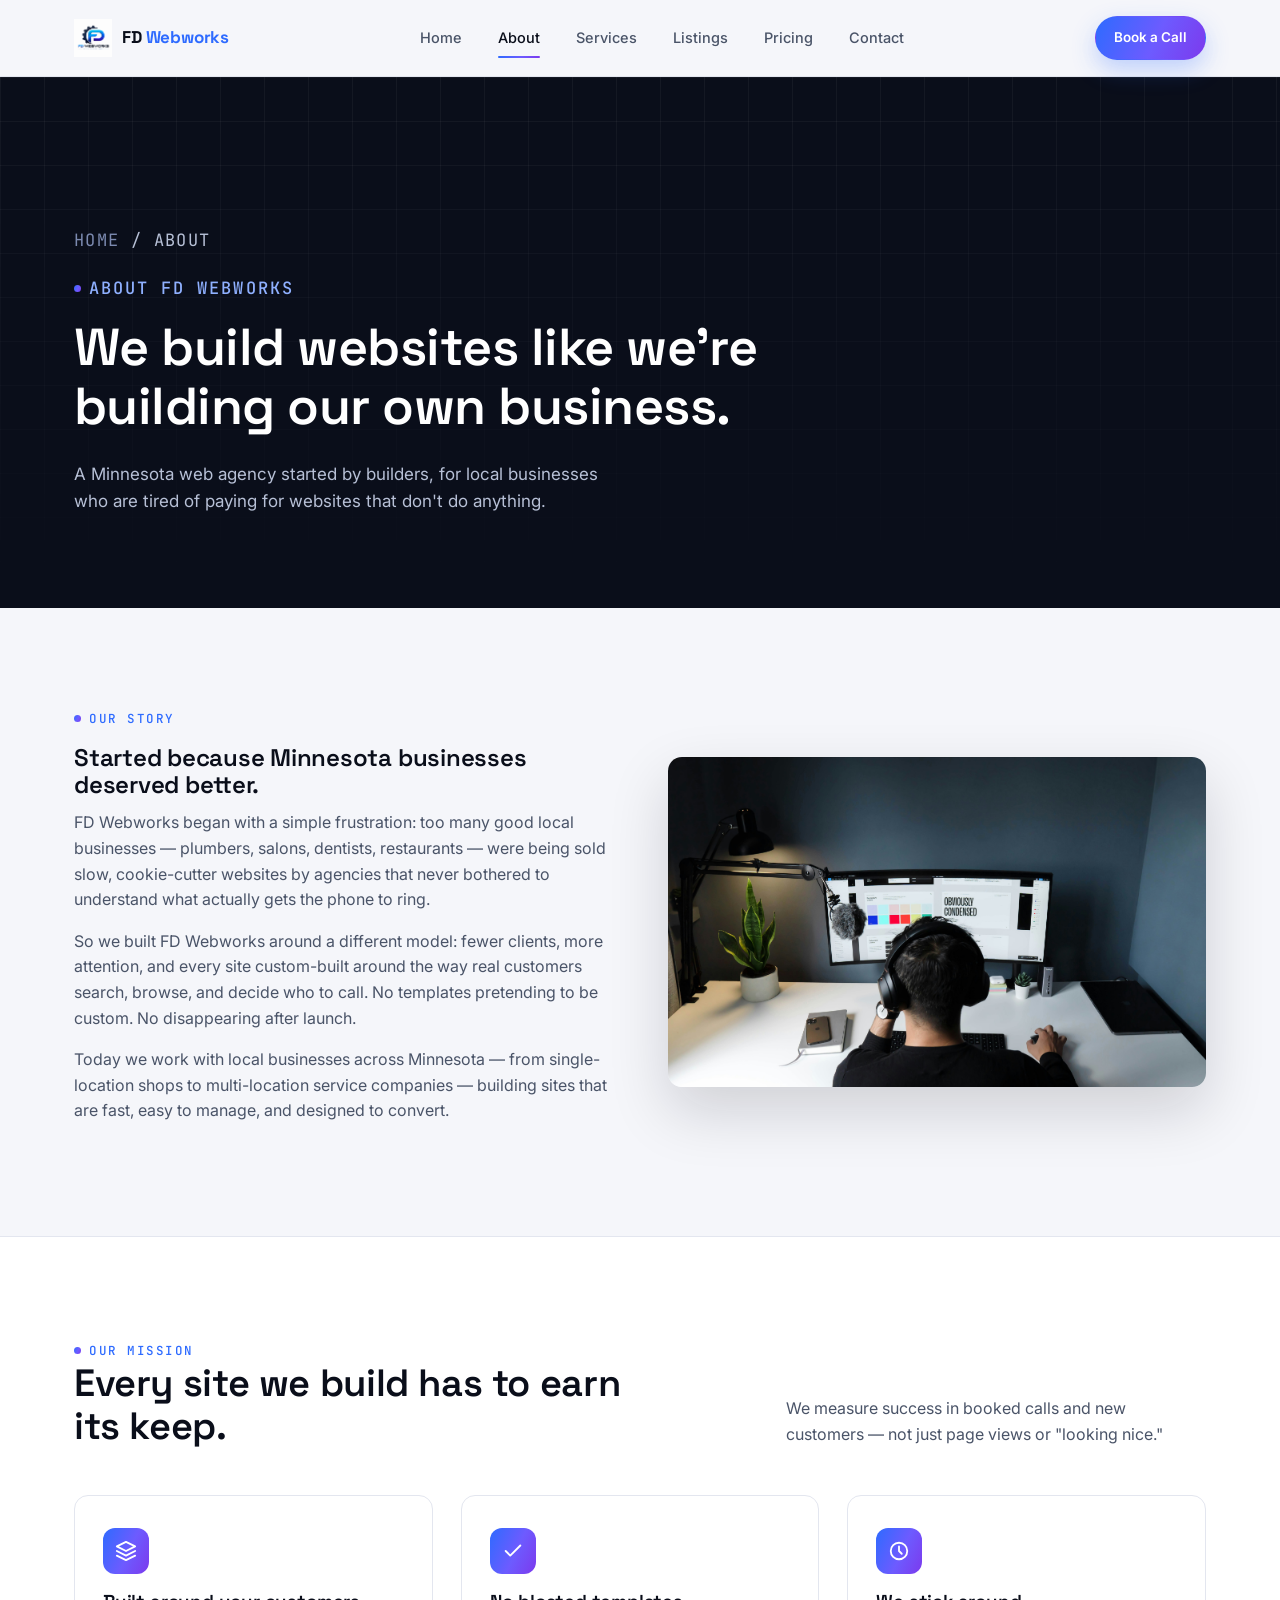
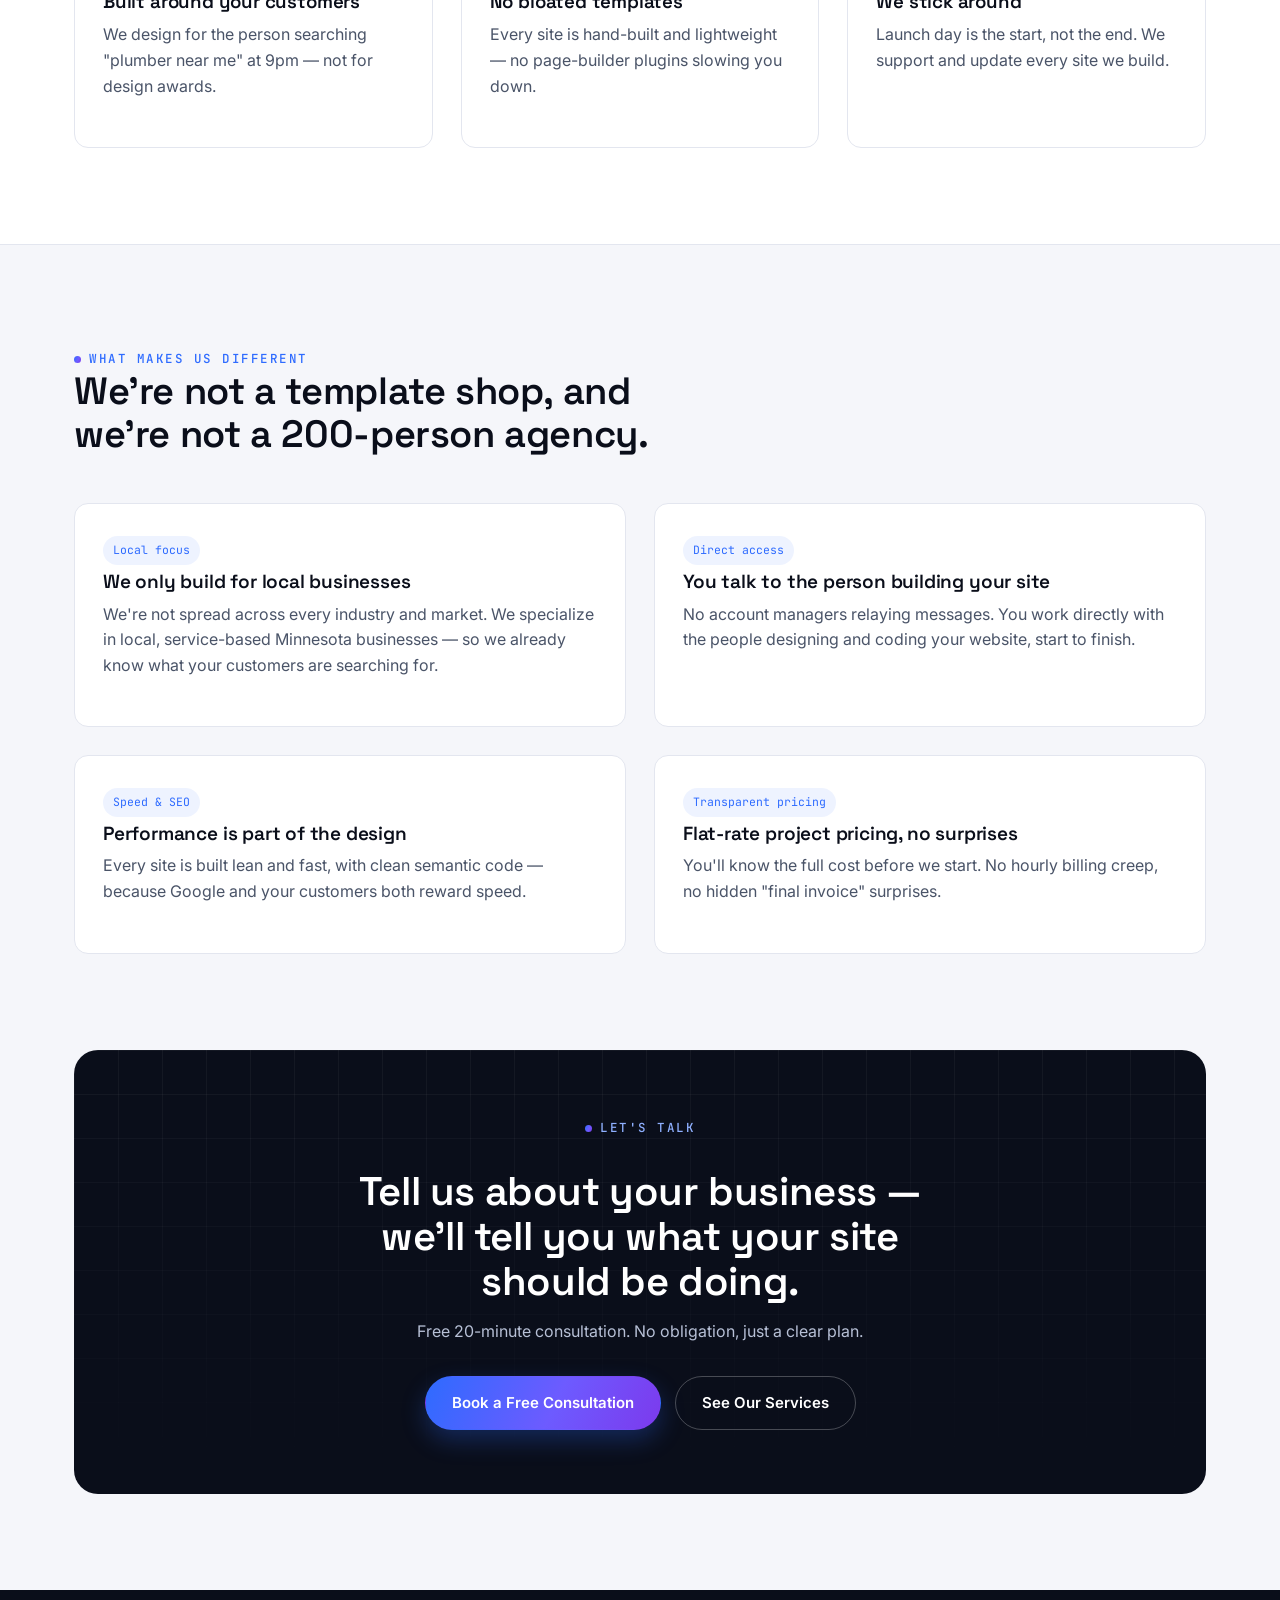
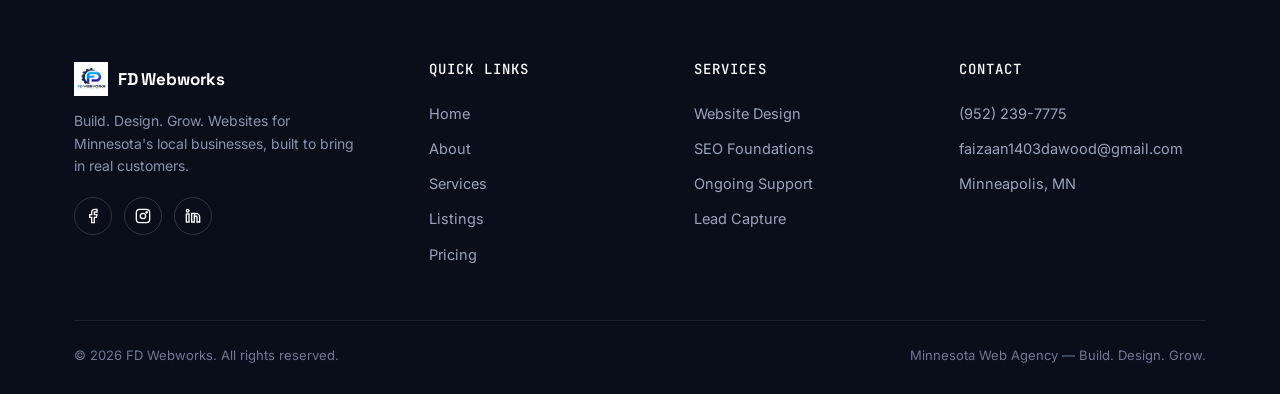
==== about.html @ 2b489b05 "Add FD Webworks website files Includes homepage, about, services, pricing, listings, and contact pag" ====
<!DOCTYPE html>
<html lang="en">
<head>
<meta charset="UTF-8">
<meta name="viewport" content="width=device-width, initial-scale=1.0">
<title>About FD Webworks | Minnesota Web Design Agency</title>
<meta name="description" content="Meet FD Webworks — a Minnesota web design agency focused on one thing: building websites that bring local businesses real customers.">
<meta name="keywords" content="Minnesota Web Agency, FD Webworks Agency, Agency Minnesota, Create websites for local businesses">
<link rel="icon" href="images/logo.png" type="image/png">
<link rel="stylesheet" href="styles.css">
</head>
<body>

<!-- ============ HEADER ============ -->
<header class="site-header">
  <div class="wrap">
    <a href="index.html" class="brand" aria-label="FD Webworks home">
      <img src="images/logo.png" alt="FD Webworks logo">
      <span class="brand-name">FD <span>Webworks</span></span>
    </a>
    <nav class="nav-main" aria-label="Primary">
      <a href="index.html">Home</a>
      <a href="about.html" class="active">About</a>
      <a href="services.html">Services</a>
      <a href="listings.html">Listings</a>
      <a href="pricing.html">Pricing</a>
      <a href="contact.html">Contact</a>
    </nav>
    <div class="header-actions">
      <a href="contact.html" class="btn btn-primary btn-sm">Book a Call</a>
      <button class="menu-toggle" aria-label="Open menu" aria-expanded="false">
        <span></span><span></span><span></span>
      </button>
    </div>
  </div>
  <div class="mobile-nav" aria-label="Mobile">
    <a href="index.html">Home</a>
    <a href="about.html">About</a>
    <a href="services.html">Services</a>
    <a href="listings.html">Listings</a>
    <a href="pricing.html">Pricing</a>
    <a href="contact.html">Contact</a>
    <a href="contact.html" class="btn btn-primary btn-block">Book a Call</a>
  </div>
</header>

<!-- ============ PAGE HERO ============ -->
<section class="page-hero">
  <div class="blueprint"></div>
  <div class="wrap">
    <p class="breadcrumb"><a href="index.html">Home</a> / About</p>
    <p class="eyebrow on-dark">About FD Webworks</p>
    <h1>We build websites like we're building our own business.</h1>
    <p>A Minnesota web agency started by builders, for local businesses who are tired of paying for websites that don't do anything.</p>
  </div>
</section>

<!-- ============ STORY ============ -->
<section class="section-pad">
  <div class="wrap" style="display:grid; grid-template-columns:1fr 1fr; gap:56px; align-items:center;">
    <div>
      <p class="eyebrow">Our story</p>
      <h2>Started because Minnesota businesses deserved better.</h2>
      <p>FD Webworks began with a simple frustration: too many good local businesses — plumbers, salons, dentists, restaurants — were being sold slow, cookie-cutter websites by agencies that never bothered to understand what actually gets the phone to ring.</p>
      <p>So we built FD Webworks around a different model: fewer clients, more attention, and every site custom-built around the way real customers search, browse, and decide who to call. No templates pretending to be custom. No disappearing after launch.</p>
      <p>Today we work with local businesses across Minnesota — from single-location shops to multi-location service companies — building sites that are fast, easy to manage, and designed to convert.</p>
    </div>
    <div>
      <img src="images/workspace.jpg" alt="FD Webworks designer reviewing brand colors and typography for a client website" style="border-radius:var(--radius); box-shadow:var(--shadow-lg);">
    </div>
  </div>
</section>

<!-- ============ MISSION ============ -->
<section class="section-pad" style="background:var(--white); border-top:1px solid var(--line); border-bottom:1px solid var(--line);">
  <div class="wrap">
    <div class="section-head">
      <div>
        <p class="eyebrow">Our mission</p>
        <h2>Every site we build has to earn its keep.</h2>
      </div>
      <p>We measure success in booked calls and new customers — not just page views or "looking nice."</p>
    </div>
    <div class="grid grid-3">
      <div class="card">
        <div class="icon-tile" aria-hidden="true">
          <svg viewBox="0 0 24 24" fill="none" stroke="currentColor" stroke-width="2" stroke-linecap="round" stroke-linejoin="round"><path d="M12 2 2 7l10 5 10-5-10-5z"/><path d="M2 17l10 5 10-5"/><path d="M2 12l10 5 10-5"/></svg>
        </div>
        <h3>Built around your customers</h3>
        <p>We design for the person searching "plumber near me" at 9pm — not for design awards.</p>
      </div>
      <div class="card">
        <div class="icon-tile" aria-hidden="true">
          <svg viewBox="0 0 24 24" fill="none" stroke="currentColor" stroke-width="2" stroke-linecap="round" stroke-linejoin="round"><path d="M20 6 9 17l-5-5"/></svg>
        </div>
        <h3>No bloated templates</h3>
        <p>Every site is hand-built and lightweight — no page-builder plugins slowing you down.</p>
      </div>
      <div class="card">
        <div class="icon-tile" aria-hidden="true">
          <svg viewBox="0 0 24 24" fill="none" stroke="currentColor" stroke-width="2" stroke-linecap="round" stroke-linejoin="round"><circle cx="12" cy="12" r="9"/><path d="M12 7v5l3 3"/></svg>
        </div>
        <h3>We stick around</h3>
        <p>Launch day is the start, not the end. We support and update every site we build.</p>
      </div>
    </div>
  </div>
</section>

<!-- ============ WHAT MAKES US DIFFERENT ============ -->
<section class="section-pad">
  <div class="wrap">
    <div class="section-head">
      <div>
        <p class="eyebrow">What makes us different</p>
        <h2>We're not a template shop, and we're not a 200-person agency.</h2>
      </div>
    </div>
    <div class="grid grid-2">
      <div class="card">
        <span class="tag">Local focus</span>
        <h3 style="font-size:19px;">We only build for local businesses</h3>
        <p>We're not spread across every industry and market. We specialize in local, service-based Minnesota businesses — so we already know what your customers are searching for.</p>
      </div>
      <div class="card">
        <span class="tag">Direct access</span>
        <h3 style="font-size:19px;">You talk to the person building your site</h3>
        <p>No account managers relaying messages. You work directly with the people designing and coding your website, start to finish.</p>
      </div>
      <div class="card">
        <span class="tag">Speed &amp; SEO</span>
        <h3 style="font-size:19px;">Performance is part of the design</h3>
        <p>Every site is built lean and fast, with clean semantic code — because Google and your customers both reward speed.</p>
      </div>
      <div class="card">
        <span class="tag">Transparent pricing</span>
        <h3 style="font-size:19px;">Flat-rate project pricing, no surprises</h3>
        <p>You'll know the full cost before we start. No hourly billing creep, no hidden "final invoice" surprises.</p>
      </div>
    </div>
  </div>
</section>

<!-- ============ FINAL CTA ============ -->
<section class="section-pad" style="padding-top:0;">
  <div class="wrap">
    <div class="cta-band">
      <div class="blueprint"></div>
      <div style="position:relative; z-index:2;">
        <p class="eyebrow on-dark" style="justify-content:center;">Let's talk</p>
        <h2>Tell us about your business — we'll tell you what your site should be doing.</h2>
        <p>Free 20-minute consultation. No obligation, just a clear plan.</p>
        <div class="hero-actions">
          <a href="contact.html" class="btn btn-primary">Book a Free Consultation</a>
          <a href="services.html" class="btn btn-ghost on-dark">See Our Services</a>
        </div>
      </div>
    </div>
  </div>
</section>

<!-- ============ FOOTER ============ -->
<footer class="site-footer">
  <div class="wrap">
    <div class="footer-grid">
      <div class="footer-brand">
        <div class="brand">
          <img src="images/logo.png" alt="FD Webworks logo" style="height:34px;">
          <span class="brand-name">FD Webworks</span>
        </div>
        <p>Build. Design. Grow. Websites for Minnesota's local businesses, built to bring in real customers.</p>
        <div class="social-row">
          <a href="#" aria-label="FD Webworks on Facebook"><svg width="16" height="16" viewBox="0 0 24 24" fill="none" stroke="#fff" stroke-width="2"><path d="M18 2h-3a5 5 0 0 0-5 5v3H7v4h3v8h4v-8h3l1-4h-4V7a1 1 0 0 1 1-1h3z"/></svg></a>
          <a href="#" aria-label="FD Webworks on Instagram"><svg width="16" height="16" viewBox="0 0 24 24" fill="none" stroke="#fff" stroke-width="2"><rect x="2" y="2" width="20" height="20" rx="5"/><circle cx="12" cy="12" r="4"/><circle cx="17.5" cy="6.5" r="1"/></svg></a>
          <a href="#" aria-label="FD Webworks on LinkedIn"><svg width="16" height="16" viewBox="0 0 24 24" fill="none" stroke="#fff" stroke-width="2"><path d="M16 8a6 6 0 0 1 6 6v7h-4v-7a2 2 0 0 0-4 0v7h-4V8h4v2a6 6 0 0 1 2-2z"/><rect x="2" y="9" width="4" height="12"/><circle cx="4" cy="4" r="2"/></svg></a>
        </div>
      </div>
      <div>
        <h4>Quick Links</h4>
        <a href="index.html">Home</a>
        <a href="about.html">About</a>
        <a href="services.html">Services</a>
        <a href="listings.html">Listings</a>
        <a href="pricing.html">Pricing</a>
      </div>
      <div>
        <h4>Services</h4>
        <a href="services.html">Website Design</a>
        <a href="services.html">SEO Foundations</a>
        <a href="services.html">Ongoing Support</a>
        <a href="services.html">Lead Capture</a>
      </div>
      <div>
        <h4>Contact</h4>
        <a href="tel:+19522397775">(952) 239-7775</a>
        <a href="mailto:faizaan1403dawood@gmail.com">faizaan1403dawood@gmail.com</a>
        <a href="contact.html">Minneapolis, MN</a>
      </div>
    </div>
    <div class="footer-bottom">
      <span>© 2026 FD Webworks. All rights reserved.</span>
      <span>Minnesota Web Agency — Build. Design. Grow.</span>
    </div>
  </div>
</footer>

<script src="script.js"></script>
</body>
</html>
---- styles.css ----
/* =========================================================
   FD WEBWORKS — Design System
   Palette:  --ink #0A0E1A  --ink-soft #121A2E  --surface #F5F6FA
             --blue #2E6BFF  --violet #7C3AED  --slate #4A5468
             --line #E3E6EF
   Type:     Display  — 'Space Grotesk'
             Body     — 'Inter'
             Utility  — 'JetBrains Mono' (eyebrows, tags, coordinates)
   Signature: Blueprint grid + browser-chrome frame motif
   ========================================================= */

@import url('https://fonts.googleapis.com/css2?family=Space+Grotesk:wght@500;600;700&family=Inter:wght@400;500;600;700&family=JetBrains+Mono:wght@400;500&display=swap');

:root{
  --ink:#0A0E1A;
  --ink-soft:#121A2E;
  --surface:#F5F6FA;
  --white:#FFFFFF;
  --blue:#2E6BFF;
  --violet:#7C3AED;
  --slate:#4A5468;
  --slate-light:#7C8598;
  --line:#E3E6EF;
  --line-dark:#232C42;
  --grad: linear-gradient(115deg,#2E6BFF 0%, #6D5BFF 55%, #7C3AED 100%);
  --shadow-sm: 0 1px 2px rgba(10,14,26,.06);
  --shadow-md: 0 8px 24px rgba(10,14,26,.08);
  --shadow-lg: 0 24px 60px rgba(10,14,26,.16);
  --radius: 14px;
  --radius-sm: 8px;
}

*,*::before,*::after{ box-sizing:border-box; }
html{ scroll-behavior:smooth; }
body{
  margin:0;
  font-family:'Inter', sans-serif;
  color:var(--ink);
  background:var(--surface);
  -webkit-font-smoothing:antialiased;
  line-height:1.6;
}
img{ max-width:100%; display:block; }
a{ color:inherit; text-decoration:none; }
ul{ list-style:none; margin:0; padding:0; }
button{ font-family:inherit; cursor:pointer; }
h1,h2,h3,h4{
  font-family:'Space Grotesk', sans-serif;
  font-weight:600;
  line-height:1.12;
  margin:0 0 .5em;
  letter-spacing:-0.01em;
}
p{ margin:0 0 1em; color:var(--slate); }
.mono{
  font-family:'JetBrains Mono', monospace;
  letter-spacing:.04em;
}
:focus-visible{
  outline:2px solid var(--blue);
  outline-offset:3px;
}
@media (prefers-reduced-motion: reduce){
  *{ animation-duration:.001ms !important; animation-iteration-count:1 !important; transition-duration:.001ms !important; scroll-behavior:auto !important; }
}

/* ---------- Layout helpers ---------- */
.wrap{
  width:100%;
  max-width:1180px;
  margin:0 auto;
  padding:0 24px;
}
section{ position:relative; }
.section-pad{ padding:96px 0; }
@media (max-width:768px){ .section-pad{ padding:64px 0; } }

.eyebrow{
  display:inline-flex;
  align-items:center;
  gap:8px;
  font-family:'JetBrains Mono', monospace;
  font-size:12.5px;
  font-weight:500;
  letter-spacing:.12em;
  text-transform:uppercase;
  color:var(--blue);
  margin-bottom:16px;
}
.eyebrow::before{
  content:"";
  width:7px; height:7px; border-radius:50%;
  background:var(--grad);
  flex:none;
}
.eyebrow.on-dark{ color:#8FB0FF; }

.grad-text{
  background:var(--grad);
  -webkit-background-clip:text;
  background-clip:text;
  color:transparent;
}

/* Blueprint grid texture, used behind dark sections */
.blueprint{
  position:absolute; inset:0;
  background-image:
    linear-gradient(rgba(255,255,255,.05) 1px, transparent 1px),
    linear-gradient(90deg, rgba(255,255,255,.05) 1px, transparent 1px);
  background-size:44px 44px;
  mask-image:linear-gradient(180deg, rgba(0,0,0,.9), rgba(0,0,0,0));
  pointer-events:none;
}

/* ---------- Buttons ---------- */
.btn{
  display:inline-flex;
  align-items:center;
  justify-content:center;
  gap:8px;
  padding:14px 26px;
  border-radius:100px;
  font-weight:600;
  font-size:15px;
  border:1px solid transparent;
  transition:transform .18s ease, box-shadow .18s ease, background .18s ease, color .18s ease, border-color .18s ease;
  white-space:nowrap;
}
.btn-primary{
  background:var(--grad);
  color:#fff;
  box-shadow:0 10px 24px rgba(46,107,255,.28);
}
.btn-primary:hover{ transform:translateY(-2px); box-shadow:0 14px 30px rgba(46,107,255,.36); }
.btn-ghost{
  background:transparent;
  color:var(--ink);
  border-color:var(--line);
}
.btn-ghost:hover{ border-color:var(--ink); }
.btn-ghost.on-dark{ color:#fff; border-color:rgba(255,255,255,.25); }
.btn-ghost.on-dark:hover{ border-color:#fff; }
.btn-block{ width:100%; }
.btn-sm{ padding:10px 18px; font-size:13.5px; }

/* ---------- Header ---------- */
.site-header{
  position:sticky; top:0; z-index:100;
  background:rgba(245,246,250,.86);
  backdrop-filter:blur(14px) saturate(160%);
  border-bottom:1px solid var(--line);
}
.site-header .wrap{
  display:flex; align-items:center; justify-content:space-between;
  height:76px;
}
.brand{ display:flex; align-items:center; gap:10px; }
.brand img{ height:38px; width:auto; }
.brand-name{
  font-family:'Space Grotesk', sans-serif;
  font-weight:700;
  font-size:17px;
  letter-spacing:-.01em;
}
.brand-name span{ color:var(--blue); }

.nav-main{ display:flex; align-items:center; gap:36px; }
.nav-main a{
  font-size:14.5px; font-weight:500; color:var(--slate);
  position:relative; padding:6px 0;
  transition:color .15s ease;
}
.nav-main a:hover{ color:var(--ink); }
.nav-main a.active{ color:var(--ink); }
.nav-main a.active::after{
  content:""; position:absolute; left:0; right:0; bottom:-2px; height:2px;
  background:var(--grad); border-radius:2px;
}
.header-actions{ display:flex; align-items:center; gap:14px; }

.menu-toggle{
  display:none;
  background:none; border:none; padding:6px;
  flex-direction:column; gap:5px;
}
.menu-toggle span{ width:24px; height:2px; background:var(--ink); border-radius:2px; }

.mobile-nav{
  display:none;
  position:fixed; inset:76px 0 0 0; z-index:99;
  background:var(--white);
  padding:28px 24px;
  overflow-y:auto;
}
.mobile-nav.open{ display:block; }
.mobile-nav a{
  display:block; padding:16px 0;
  font-size:19px; font-weight:600;
  border-bottom:1px solid var(--line);
  font-family:'Space Grotesk', sans-serif;
}
.mobile-nav .btn{ margin-top:24px; }

@media (max-width:920px){
  .nav-main{ display:none; }
  .header-actions .btn{ display:none; }
  .menu-toggle{ display:flex; }
}

/* ---------- Hero ---------- */
.hero{
  background:var(--ink);
  color:#fff;
  overflow:hidden;
  padding:110px 0 100px;
}
.hero .wrap{
  display:grid;
  grid-template-columns:1.05fr .95fr;
  gap:56px;
  align-items:center;
  position:relative;
  z-index:2;
}
.hero h1{ font-size:clamp(34px,4.6vw,58px); color:#fff; }
.hero p.lead{ color:#B7C0D6; font-size:18px; max-width:520px; margin-bottom:32px; }
.hero-actions{ display:flex; gap:14px; flex-wrap:wrap; margin-bottom:36px; }
.hero-meta{ display:flex; gap:28px; flex-wrap:wrap; }
.hero-meta div{ font-family:'JetBrains Mono', monospace; font-size:12px; color:#8894AC; text-transform:uppercase; letter-spacing:.08em; }
.hero-meta strong{ display:block; font-family:'Space Grotesk',sans-serif; font-size:22px; color:#fff; font-weight:600; letter-spacing:0; margin-bottom:2px; }

/* Browser-chrome signature card */
.browser-card{
  background:var(--ink-soft);
  border:1px solid var(--line-dark);
  border-radius:16px;
  box-shadow:var(--shadow-lg);
  overflow:hidden;
  position:relative;
}
.browser-bar{
  display:flex; align-items:center; gap:8px;
  padding:12px 16px;
  border-bottom:1px solid var(--line-dark);
  background:rgba(255,255,255,.02);
}
.browser-dot{ width:9px; height:9px; border-radius:50%; }
.browser-bar .browser-url{
  flex:1; margin-left:8px;
  background:rgba(255,255,255,.06);
  border-radius:6px;
  padding:6px 12px;
  font-family:'JetBrains Mono', monospace;
  font-size:11.5px;
  color:#8894AC;
}
.browser-body{ padding:22px; }
.browser-body img{ border-radius:8px; width:100%; height:220px; object-fit:cover; }
.browser-status{
  display:flex; align-items:center; gap:8px;
  margin-top:16px;
  font-family:'JetBrains Mono', monospace;
  font-size:11.5px;
  color:#8FE7B0;
}
.pulse-dot{
  width:7px; height:7px; border-radius:50%;
  background:#3FDA82;
  box-shadow:0 0 0 0 rgba(63,218,130,.6);
  animation:pulse 2s infinite;
}
@keyframes pulse{
  0%{ box-shadow:0 0 0 0 rgba(63,218,130,.55); }
  70%{ box-shadow:0 0 0 8px rgba(63,218,130,0); }
  100%{ box-shadow:0 0 0 0 rgba(63,218,130,0); }
}

/* ---------- Trust strip ---------- */
.trust-strip{
  border-bottom:1px solid var(--line);
  background:var(--white);
  padding:28px 0;
}
.trust-strip .wrap{
  display:flex; align-items:center; justify-content:space-between;
  flex-wrap:wrap; gap:18px;
}
.trust-strip .label{ font-family:'JetBrains Mono',monospace; font-size:12px; color:var(--slate-light); text-transform:uppercase; letter-spacing:.1em; }
.trust-logos{ display:flex; gap:36px; flex-wrap:wrap; align-items:center; }
.trust-logos span{ font-family:'Space Grotesk',sans-serif; font-weight:600; color:#B7BECC; font-size:16px; letter-spacing:.02em; }

/* ---------- Cards / grids ---------- */
.grid{ display:grid; gap:28px; }
.grid-3{ grid-template-columns:repeat(3,1fr); }
.grid-2{ grid-template-columns:repeat(2,1fr); }
.grid-4{ grid-template-columns:repeat(4,1fr); }
@media (max-width:920px){
  .grid-3, .grid-4{ grid-template-columns:repeat(2,1fr); }
}
@media (max-width:640px){
  .grid-3,.grid-2,.grid-4{ grid-template-columns:1fr; }
}

.card{
  background:var(--white);
  border:1px solid var(--line);
  border-radius:var(--radius);
  padding:32px 28px;
  transition:transform .2s ease, box-shadow .2s ease, border-color .2s ease;
}
.card:hover{ transform:translateY(-4px); box-shadow:var(--shadow-md); border-color:transparent; }
.card .num{
  font-family:'JetBrains Mono',monospace;
  font-size:12px; color:var(--blue);
  margin-bottom:14px; display:block;
}
.icon-tile{
  width:46px; height:46px;
  border-radius:12px;
  display:flex; align-items:center; justify-content:center;
  background:var(--grad);
  color:#fff;
  margin-bottom:18px;
}
.icon-tile svg{ width:22px; height:22px; }

/* Section headers */
.section-head{
  display:flex; justify-content:space-between; align-items:flex-end;
  gap:24px; margin-bottom:48px; flex-wrap:wrap;
}
.section-head h2{ font-size:clamp(26px,3vw,38px); max-width:600px; margin:0; }
.section-head p{ max-width:420px; margin:8px 0 0; }

/* ---------- Testimonials ---------- */
.testimonial{
  background:var(--white);
  border:1px solid var(--line);
  border-radius:var(--radius);
  padding:32px;
  display:flex; flex-direction:column; gap:20px;
}
.stars{ color:#F5A623; letter-spacing:2px; font-size:15px; }
.testimonial blockquote{
  margin:0; font-size:16.5px; color:var(--ink); font-weight:500;
  font-family:'Space Grotesk', sans-serif; line-height:1.45;
}
.t-author{ display:flex; align-items:center; gap:12px; margin-top:auto; }
.t-avatar{
  width:40px; height:40px; border-radius:50%;
  background:var(--grad);
  display:flex; align-items:center; justify-content:center;
  color:#fff; font-weight:700; font-family:'Space Grotesk',sans-serif; font-size:14px;
}
.t-author .name{ font-weight:600; font-size:14px; color:var(--ink); }
.t-author .role{ font-size:12.5px; color:var(--slate-light); }

/* ---------- CTA band ---------- */
.cta-band{
  background:var(--ink);
  color:#fff;
  border-radius:24px;
  padding:64px 48px;
  position:relative;
  overflow:hidden;
  text-align:center;
}
.cta-band h2{ color:#fff; font-size:clamp(26px,3.4vw,40px); max-width:640px; margin:0 auto 14px; }
.cta-band p{ color:#B7C0D6; max-width:520px; margin:0 auto 32px; }
.cta-band .hero-actions{ justify-content:center; margin:0; }

/* ---------- Footer ---------- */
.site-footer{
  background:var(--ink);
  color:#B7C0D6;
  padding:72px 0 28px;
}
.footer-grid{
  display:grid;
  grid-template-columns:1.4fr 1fr 1fr 1.1fr;
  gap:40px;
  padding-bottom:48px;
  border-bottom:1px solid rgba(255,255,255,.08);
}
.footer-grid h4{ color:#fff; font-size:14px; margin-bottom:18px; font-family:'JetBrains Mono',monospace; letter-spacing:.08em; text-transform:uppercase; font-weight:500;}
.footer-grid a{ display:block; padding:6px 0; font-size:14.5px; color:#9AA4BC; transition:color .15s; }
.footer-grid a:hover{ color:#fff; }
.footer-brand .brand-name{ color:#fff; }
.footer-brand p{ color:#8894AC; font-size:14px; margin:14px 0 20px; max-width:280px; }
.social-row{ display:flex; gap:12px; }
.social-row a{
  width:38px; height:38px; border-radius:50%;
  border:1px solid rgba(255,255,255,.15);
  display:flex; align-items:center; justify-content:center;
  padding:0;
}
.social-row a:hover{ border-color:#fff; background:rgba(255,255,255,.06); }
.footer-bottom{
  display:flex; justify-content:space-between; align-items:center;
  padding-top:24px; font-size:13px; color:#6E7994; flex-wrap:wrap; gap:10px;
}
@media (max-width:860px){
  .footer-grid{ grid-template-columns:1fr 1fr; }
}
@media (max-width:560px){
  .footer-grid{ grid-template-columns:1fr; }
}

/* ---------- Page hero (inner pages) ---------- */
.page-hero{
  background:var(--ink);
  color:#fff;
  padding:150px 0 76px;
  overflow:hidden;
}
.page-hero .wrap{ position:relative; z-index:2; }
.page-hero h1{ color:#fff; font-size:clamp(32px,4.4vw,52px); max-width:760px; }
.page-hero p{ color:#B7C0D6; font-size:17px; max-width:560px; }
.breadcrumb{
  font-family:'JetBrains Mono',monospace; font-size:12px; color:#7C8AB0;
  text-transform:uppercase; letter-spacing:.08em; margin-bottom:20px;
}
.breadcrumb a{ color:#7C8AB0; }
.breadcrumb a:hover{ color:#fff; }

/* ---------- Responsive grid overrides used across pages ---------- */
@media (max-width:920px){
  .hero .wrap{ grid-template-columns:1fr; }
  .footer-grid{ padding-bottom:36px; }
}

/* ---------- Utility ---------- */
.mt-0{ margin-top:0; }
.center{ text-align:center; }
.tag{
  display:inline-block;
  font-family:'JetBrains Mono',monospace;
  font-size:11.5px;
  padding:5px 10px;
  border-radius:100px;
  background:rgba(46,107,255,.08);
  color:var(--blue);
  margin-right:6px;
  margin-bottom:6px;
}
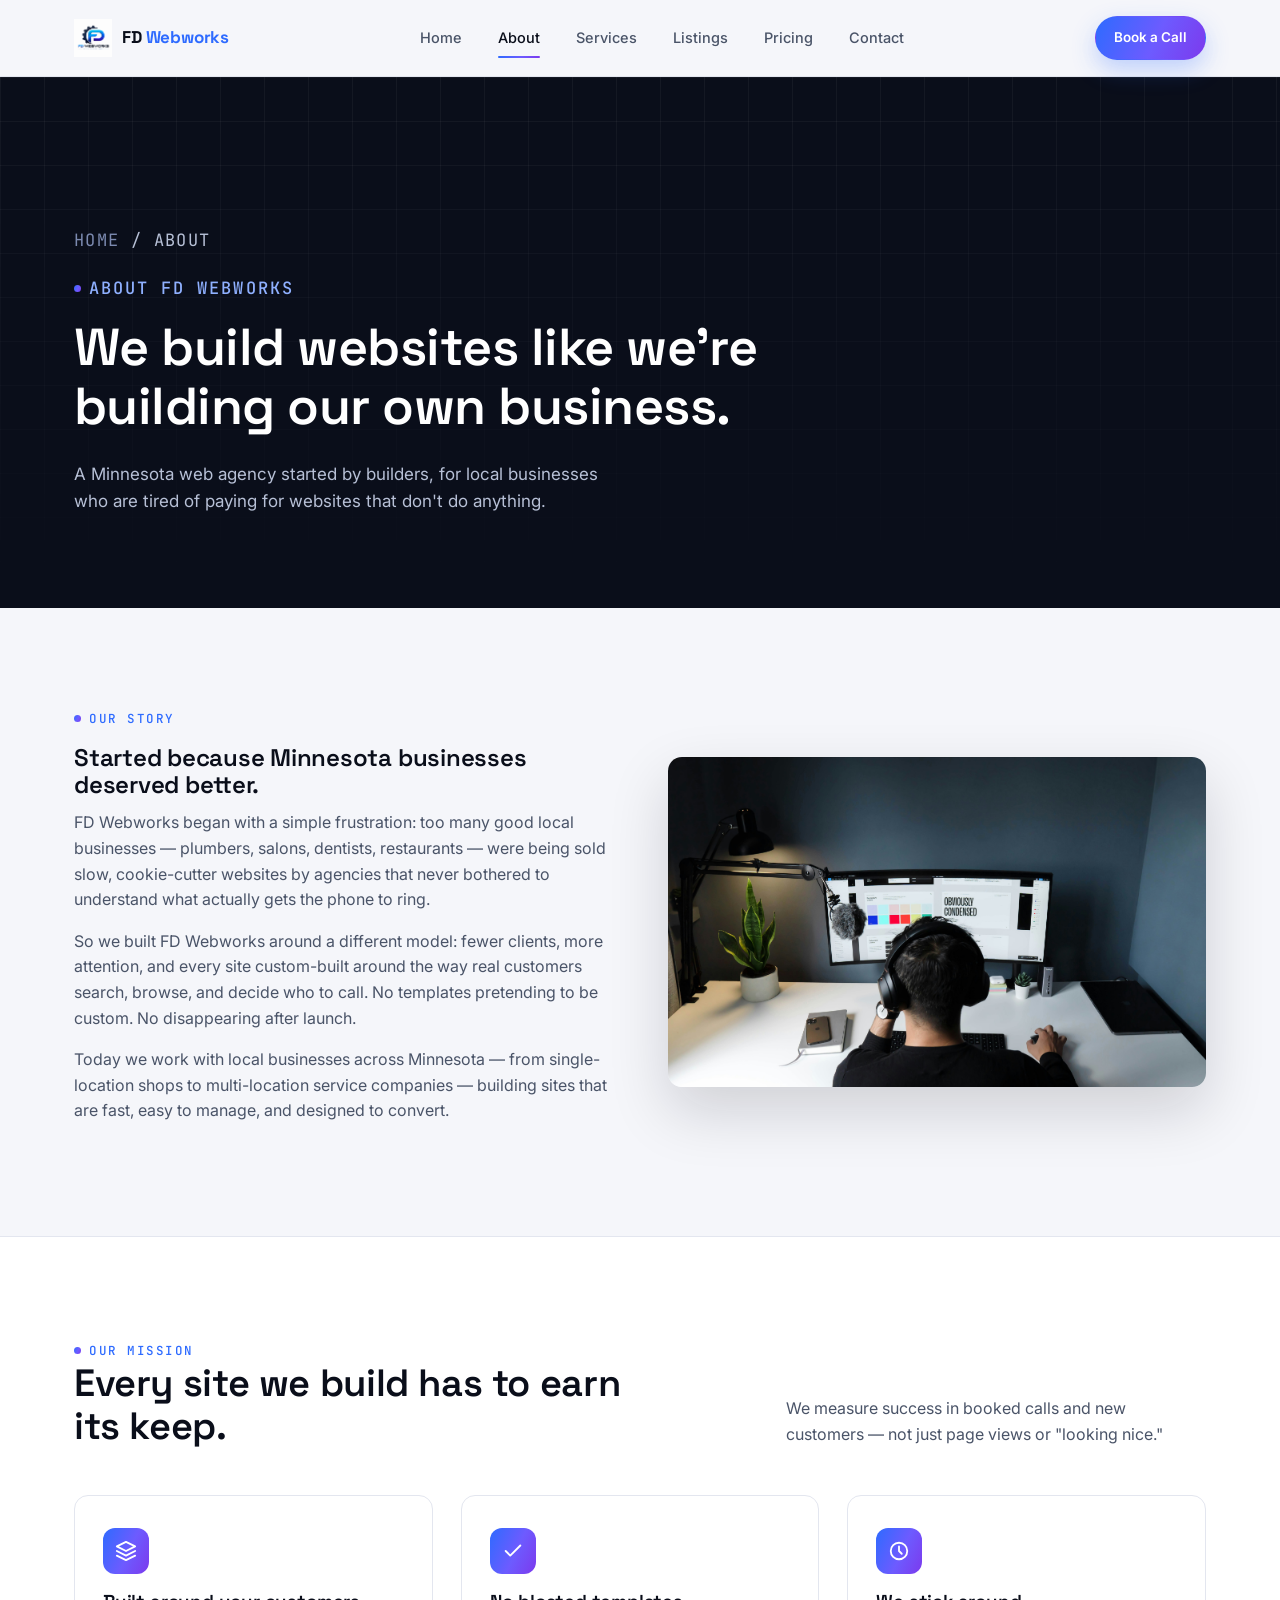
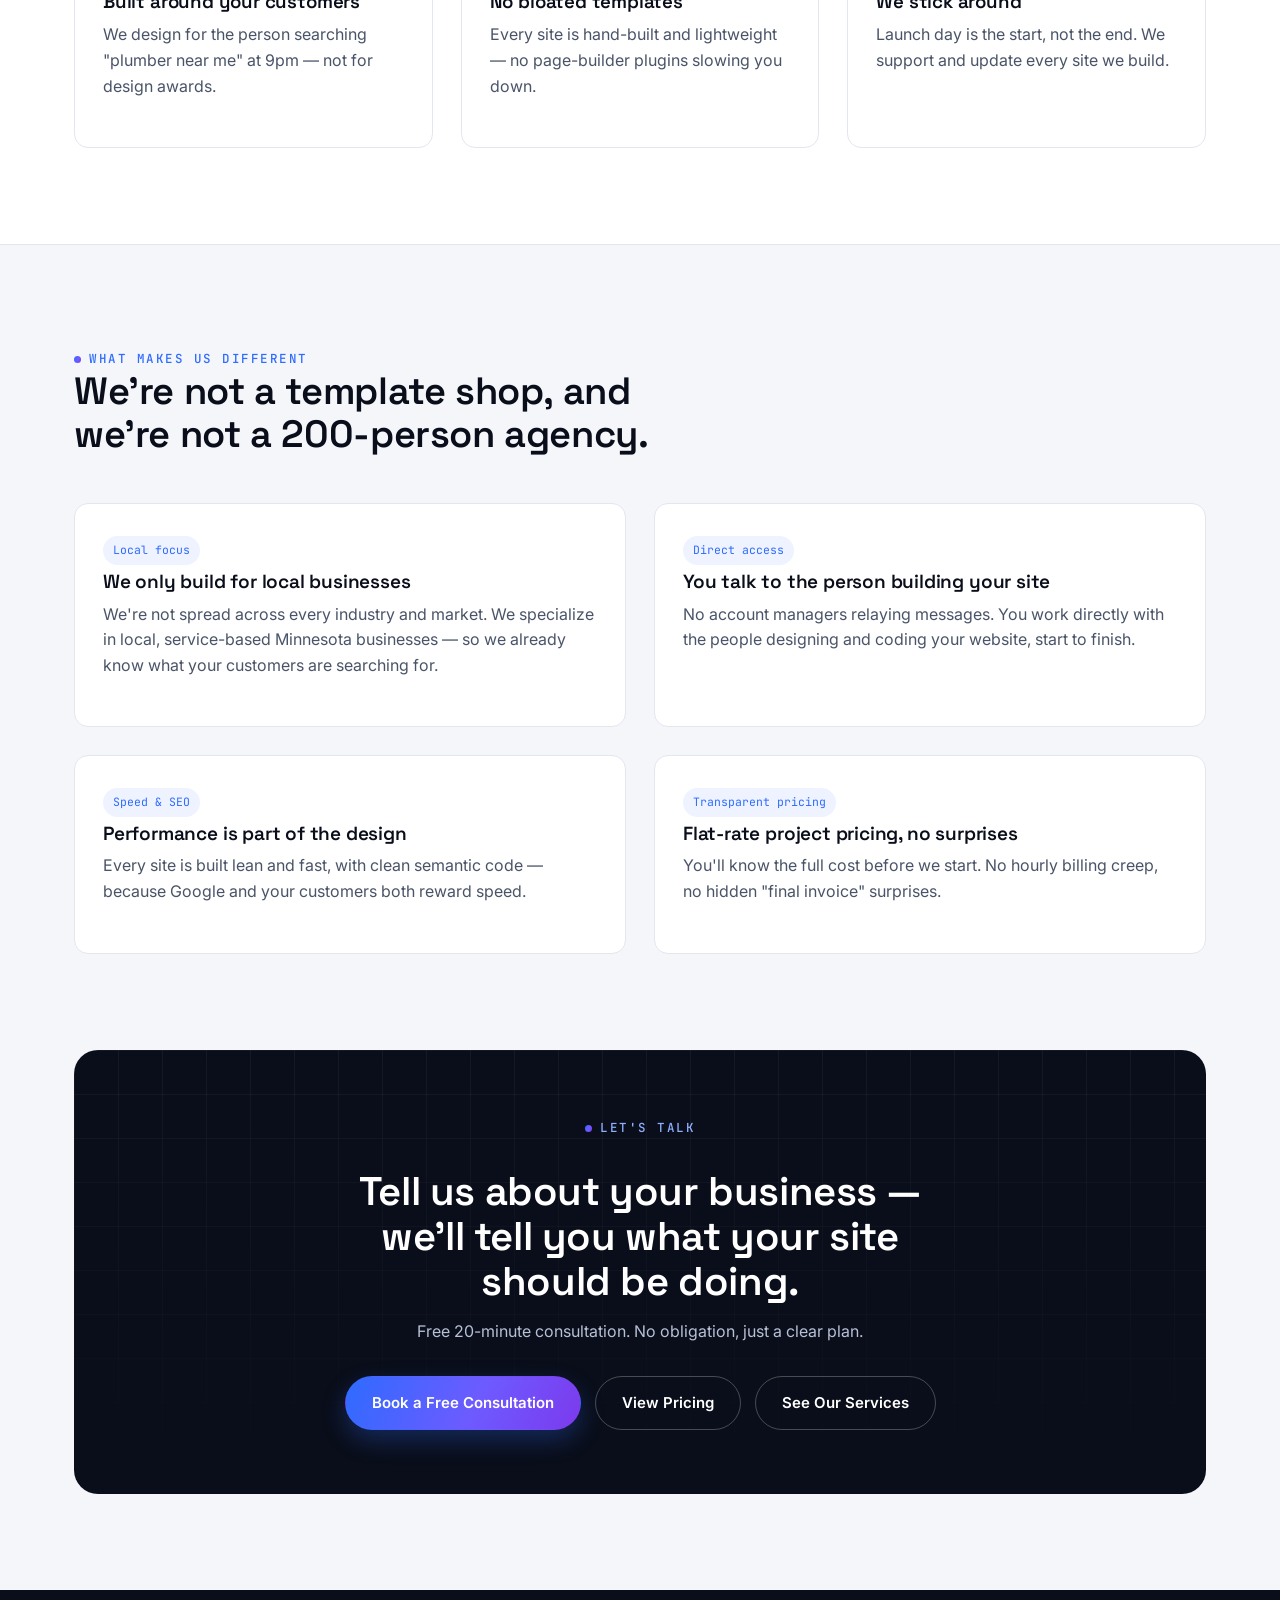
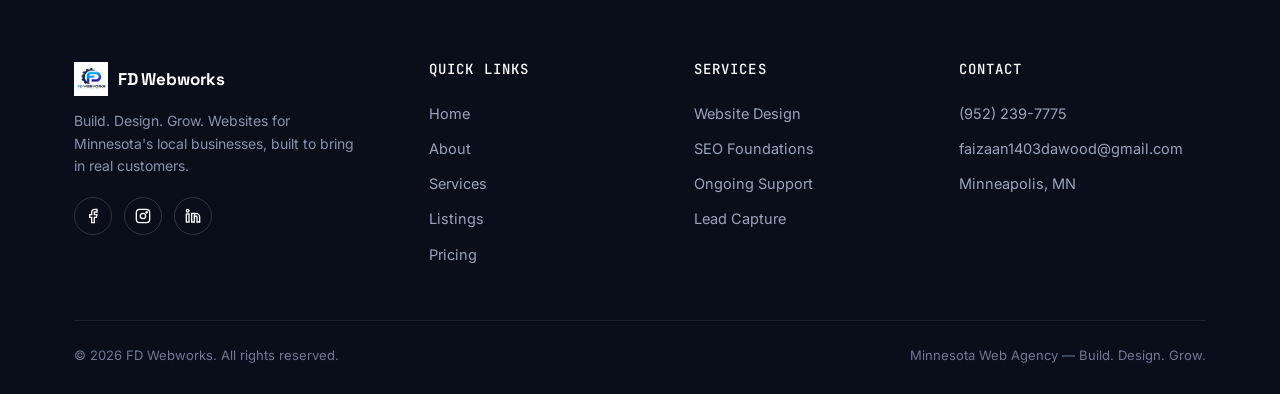
==== commit 3f679518: "Add "View Pricing" CTA link to page footers/CTAs Adds a link to pricing.html alongside existing CTA " ====
--- a/about.html
+++ b/about.html
@@ -152,6 +152,7 @@
         <p>Free 20-minute consultation. No obligation, just a clear plan.</p>
         <div class="hero-actions">
           <a href="contact.html" class="btn btn-primary">Book a Free Consultation</a>
+          <a href="pricing.html" class="btn btn-ghost on-dark">View Pricing</a>
           <a href="services.html" class="btn btn-ghost on-dark">See Our Services</a>
         </div>
       </div>
--- a/styles.css
+++ b/styles.css
@@ -181,17 +181,25 @@
 
 .menu-toggle{
   display:none;
-  background:none; border:none; padding:6px;
-  flex-direction:column; gap:5px;
-}
-.menu-toggle span{ width:24px; height:2px; background:var(--ink); border-radius:2px; }
+  background:none; border:none; padding:10px;
+  flex-direction:column; align-items:center; justify-content:center; gap:5px;
+  width:44px; height:44px; flex:none;
+  -webkit-tap-highlight-color:transparent;
+  touch-action:manipulation;
+}
+.menu-toggle span{ width:22px; height:2px; background:var(--ink); border-radius:2px; transition:transform .2s ease, opacity .2s ease; }
+.menu-toggle[aria-expanded="true"] span:nth-child(1){ transform:translateY(7px) rotate(45deg); }
+.menu-toggle[aria-expanded="true"] span:nth-child(2){ opacity:0; }
+.menu-toggle[aria-expanded="true"] span:nth-child(3){ transform:translateY(-7px) rotate(-45deg); }
 
 .mobile-nav{
   display:none;
   position:fixed; inset:76px 0 0 0; z-index:99;
   background:var(--white);
-  padding:28px 24px;
+  padding:28px 24px calc(28px + env(safe-area-inset-bottom));
   overflow-y:auto;
+  -webkit-overflow-scrolling:touch;
+  overscroll-behavior:contain;
 }
 .mobile-nav.open{ display:block; }
 .mobile-nav a{
